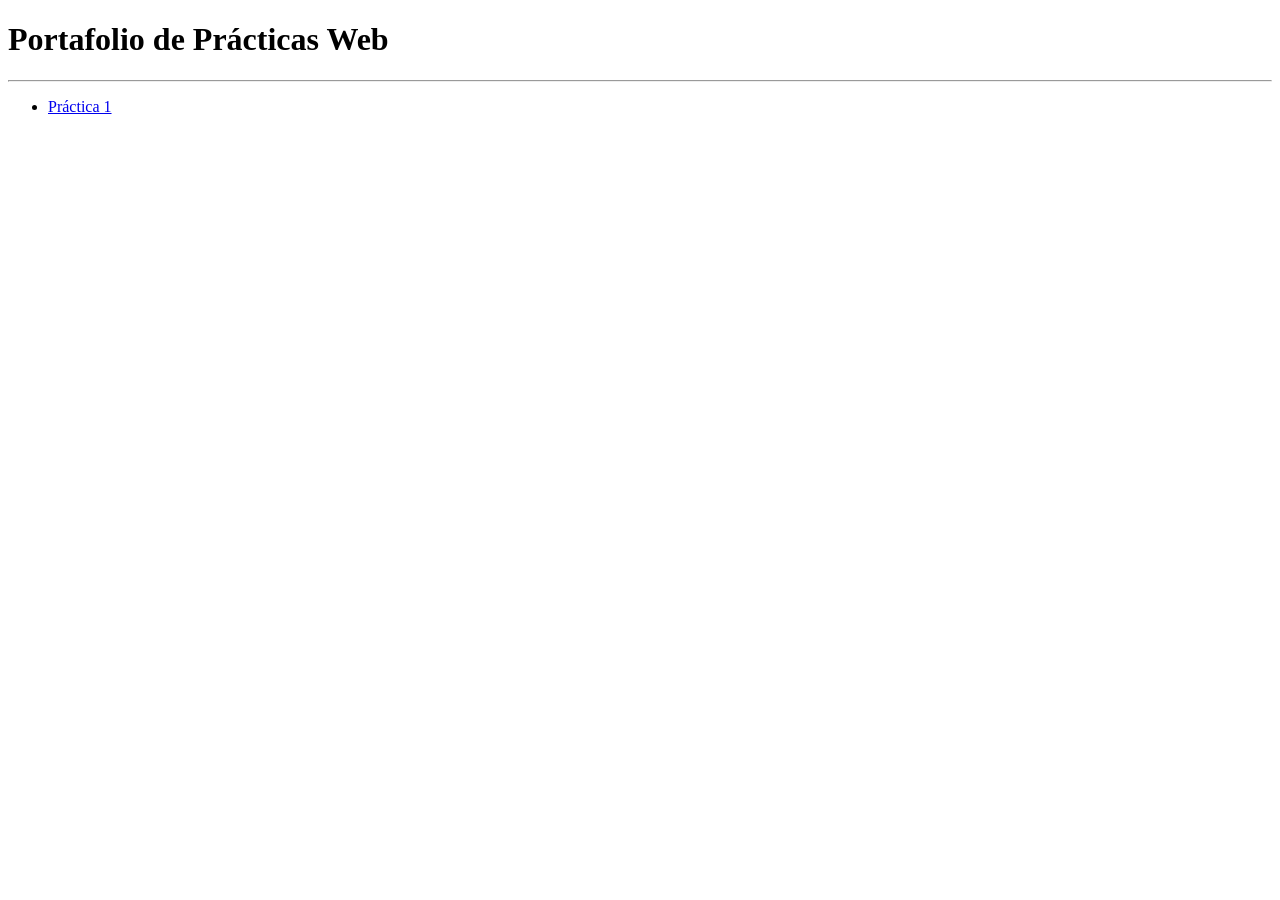
==== index.html @ abe8e5aa "Add files via upload" ====
<!DOCTYPE html>
<html lang="es">
<head>
    <meta charset="UTF-8">
    <meta name="viewport" content="width=device-width, initial-scale=1.0">
    <title>Mis Prácticas Web</title>
</head>
<body>
    <h1>Portafolio de Prácticas Web</h1>
    <hr>
    <ul>
        <li><a href="./pract1/">Práctica 1</a></li>
    </ul>
</body>
</html>
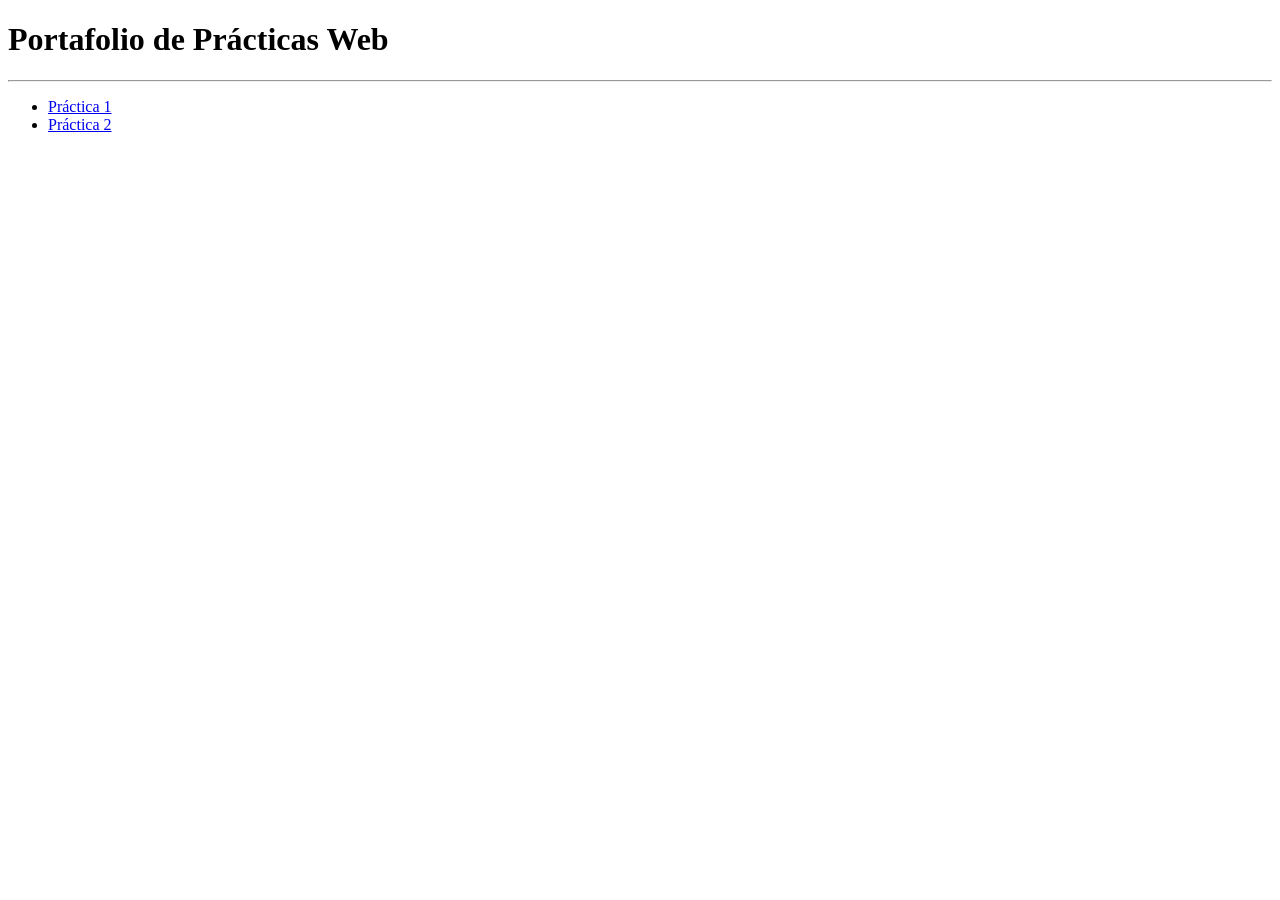
==== commit d042fe59: "Add files via upload" ====
--- a/index.html
+++ b/index.html
@@ -10,6 +10,7 @@
     <hr>
     <ul>
         <li><a href="./pract1/">Práctica 1</a></li>
+        <li><a href="./pract2/">Práctica 2</a></li>
     </ul>
 </body>
 </html>
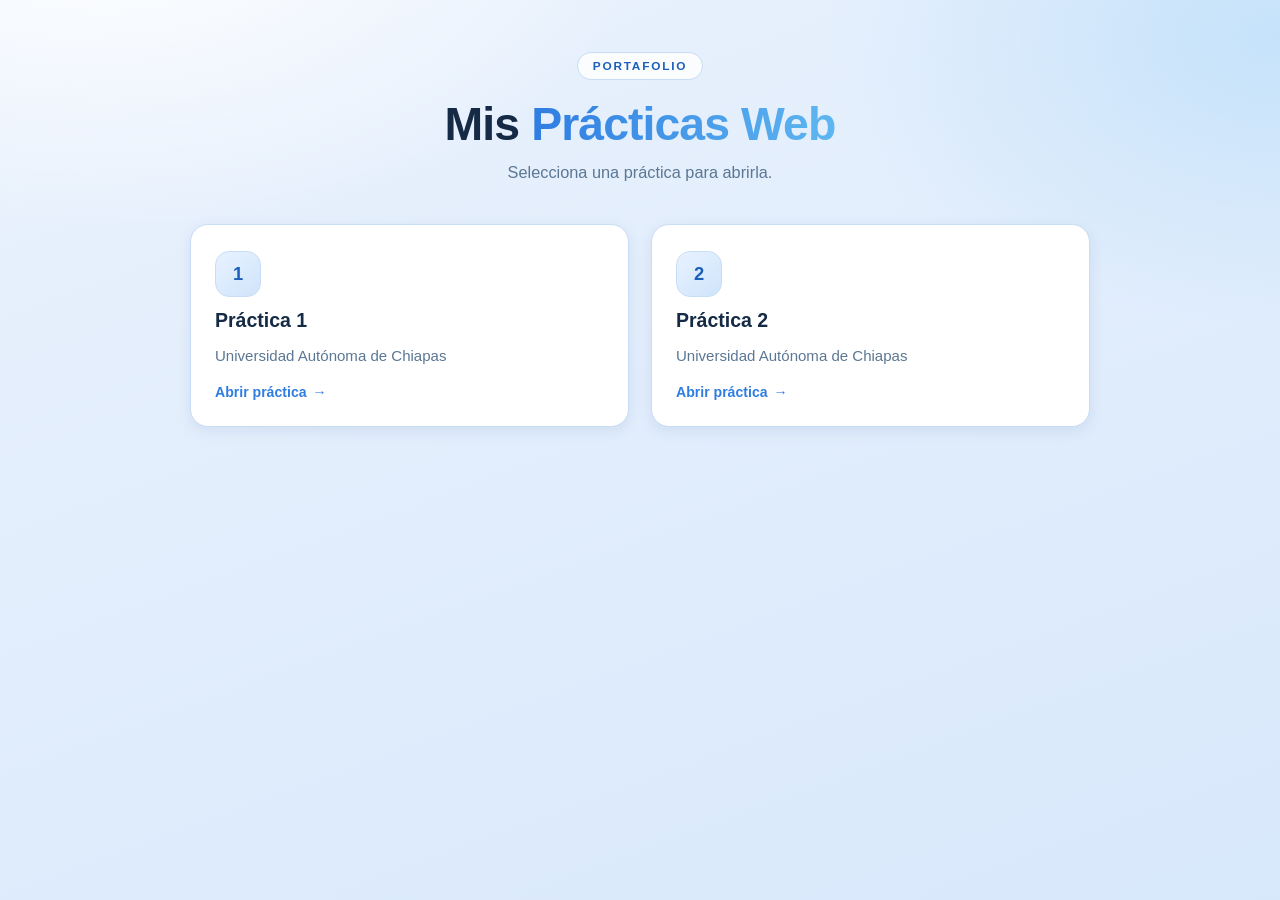
==== commit 4de222c4: "Add files via upload" ====
--- a/index.html
+++ b/index.html
@@ -1,16 +1,159 @@
 <!DOCTYPE html>
 <html lang="es">
 <head>
-    <meta charset="UTF-8">
-    <meta name="viewport" content="width=device-width, initial-scale=1.0">
-    <title>Mis Prácticas Web</title>
+<meta charset="UTF-8">
+<meta name="viewport" content="width=device-width, initial-scale=1.0">
+<title>Mis Prácticas Web</title>
+<style>
+  :root{
+    --bg:#eaf2fd;
+    --bg-2:#d8e8fb;
+    --card:#ffffff;
+    --border:#c9dcf5;
+    --border-hover:#7fb0ee;
+    --text:#152a45;
+    --muted:#5b7794;
+    --blue:#2f7de1;
+    --blue-deep:#1b5fbb;
+    --sky:#5eb6f0;
+  }
+  *{box-sizing:border-box;margin:0;padding:0}
+  body{
+    background:
+      radial-gradient(900px 520px at 8% -10%, #ffffff, transparent 62%),
+      radial-gradient(760px 480px at 100% 4%, #c5e2fa, transparent 60%),
+      linear-gradient(160deg, var(--bg) 0%, var(--bg-2) 100%);
+    background-attachment:fixed;
+    color:var(--text);
+    font-family:-apple-system,BlinkMacSystemFont,"Segoe UI",Roboto,Arial,sans-serif;
+    min-height:100vh;
+    display:flex;
+    flex-direction:column;
+    align-items:center;
+    padding:52px 20px;
+  }
+  .wrap{width:100%;max-width:900px}
+
+  header.hero{text-align:center;margin-bottom:42px}
+  .hero__badge{
+    display:inline-block;
+    font-size:.74rem;
+    letter-spacing:.15em;
+    text-transform:uppercase;
+    font-weight:600;
+    color:var(--blue-deep);
+    background:#ffffffcc;
+    border:1px solid var(--border);
+    padding:6px 15px;
+    border-radius:999px;
+    margin-bottom:18px;
+  }
+  .hero h1{
+    font-size:clamp(1.9rem,5vw,2.9rem);
+    line-height:1.15;
+    letter-spacing:-.02em;
+    margin-bottom:12px;
+  }
+  .hero h1 span{
+    background:linear-gradient(90deg,var(--blue),var(--sky));
+    -webkit-background-clip:text;
+    background-clip:text;
+    color:transparent;
+  }
+  .hero p{color:var(--muted);font-size:1.02rem;max-width:520px;margin:0 auto}
+
+  .grid{
+    display:grid;
+    grid-template-columns:repeat(auto-fit,minmax(280px,1fr));
+    gap:22px;
+  }
+
+  .card{
+    display:flex;
+    flex-direction:column;
+    gap:12px;
+    background:var(--card);
+    border:1px solid var(--border);
+    border-radius:18px;
+    padding:26px 24px;
+    text-decoration:none;
+    color:inherit;
+    position:relative;
+    overflow:hidden;
+    box-shadow:0 4px 14px rgba(35,86,150,.10);
+    transition:transform .18s ease, border-color .18s ease, box-shadow .18s ease;
+  }
+  .card::before{
+    content:"";
+    position:absolute;
+    inset:0 0 auto 0;
+    height:4px;
+    background:linear-gradient(90deg,var(--blue),var(--sky));
+    opacity:0;
+    transition:opacity .18s ease;
+  }
+  .card:hover,.card:focus-visible{
+    transform:translateY(-5px);
+    border-color:var(--border-hover);
+    box-shadow:0 14px 30px rgba(35,86,150,.20);
+    outline:none;
+  }
+  .card:hover::before,.card:focus-visible::before{opacity:1}
+
+  .card__num{
+    width:46px;height:46px;
+    display:grid;place-items:center;
+    border-radius:14px;
+    background:linear-gradient(140deg,#e8f2ff,#cfe4fb);
+    border:1px solid var(--border);
+    font-size:1.15rem;
+    font-weight:700;
+    color:var(--blue-deep);
+  }
+  .card__title{font-size:1.22rem;font-weight:650}
+  .card__desc{color:var(--muted);font-size:.94rem;line-height:1.55;flex:1}
+  .card__go{
+    display:inline-flex;
+    align-items:center;
+    gap:6px;
+    font-size:.88rem;
+    font-weight:650;
+    color:var(--blue);
+    margin-top:4px;
+  }
+  .card__go .arrow{transition:transform .18s ease;display:inline-block}
+  .card:hover .card__go .arrow{transform:translateX(5px)}
+
+</style>
 </head>
 <body>
-    <h1>Portafolio de Prácticas Web</h1>
-    <hr>
-    <ul>
-        <li><a href="./pract1/">Práctica 1</a></li>
-        <li><a href="./pract2/">Práctica 2</a></li>
-    </ul>
+  <div class="wrap">
+
+    <header class="hero">
+      <span class="hero__badge">Portafolio</span>
+      <h1>Mis <span>Prácticas Web</span></h1>
+      <p>Selecciona una práctica para abrirla.</p>
+    </header>
+
+    <main class="grid">
+
+      <a class="card" href="./pract1/">
+        <div class="card__num">1</div>
+        <h2 class="card__title">Práctica 1</h2>
+        <p class="card__desc">Universidad Autónoma de Chiapas</p>
+        <span class="card__go">Abrir práctica <span class="arrow">&rarr;</span></span>
+      </a>
+
+      <a class="card" href="./pract2/">
+        <div class="card__num">2</div>
+        <h2 class="card__title">Práctica 2</h2>
+        <p class="card__desc">Universidad Autónoma de Chiapas</p>
+        <span class="card__go">Abrir práctica <span class="arrow">&rarr;</span></span>
+      </a>
+
+    </main>
+
+
+  </div>
 </body>
-</html>+</html>
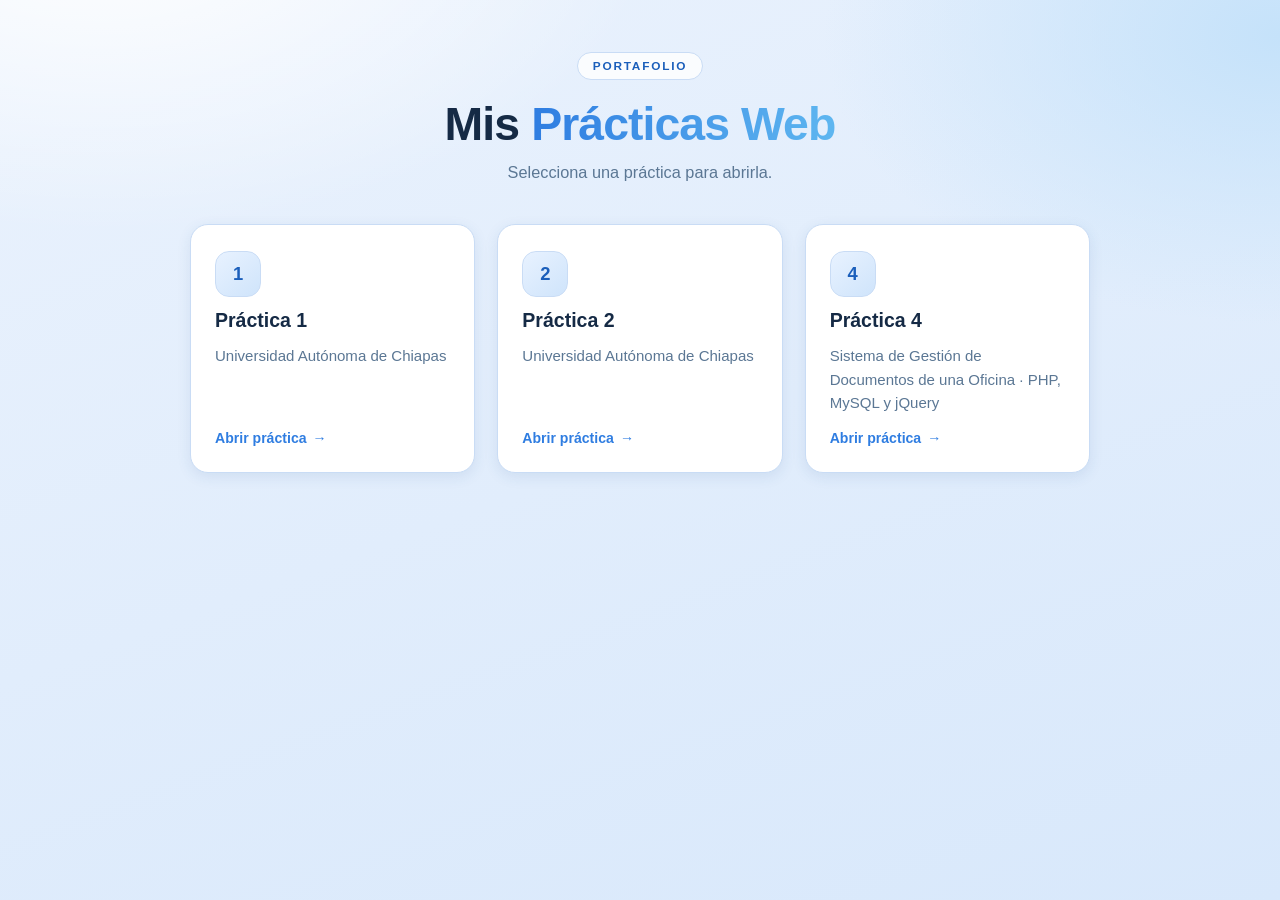
==== commit 3233f11e: "Práctica 4: Sistema de Gestión de Documentos de una Oficina Plataforma web responsiva (HTML5, CSS3, " ====
--- a/index.html
+++ b/index.html
@@ -151,6 +151,13 @@
         <span class="card__go">Abrir práctica <span class="arrow">&rarr;</span></span>
       </a>
 
+      <a class="card" href="./pract4/">
+        <div class="card__num">4</div>
+        <h2 class="card__title">Práctica 4</h2>
+        <p class="card__desc">Sistema de Gestión de Documentos de una Oficina · PHP, MySQL y jQuery</p>
+        <span class="card__go">Abrir práctica <span class="arrow">&rarr;</span></span>
+      </a>
+
     </main>
 
 
